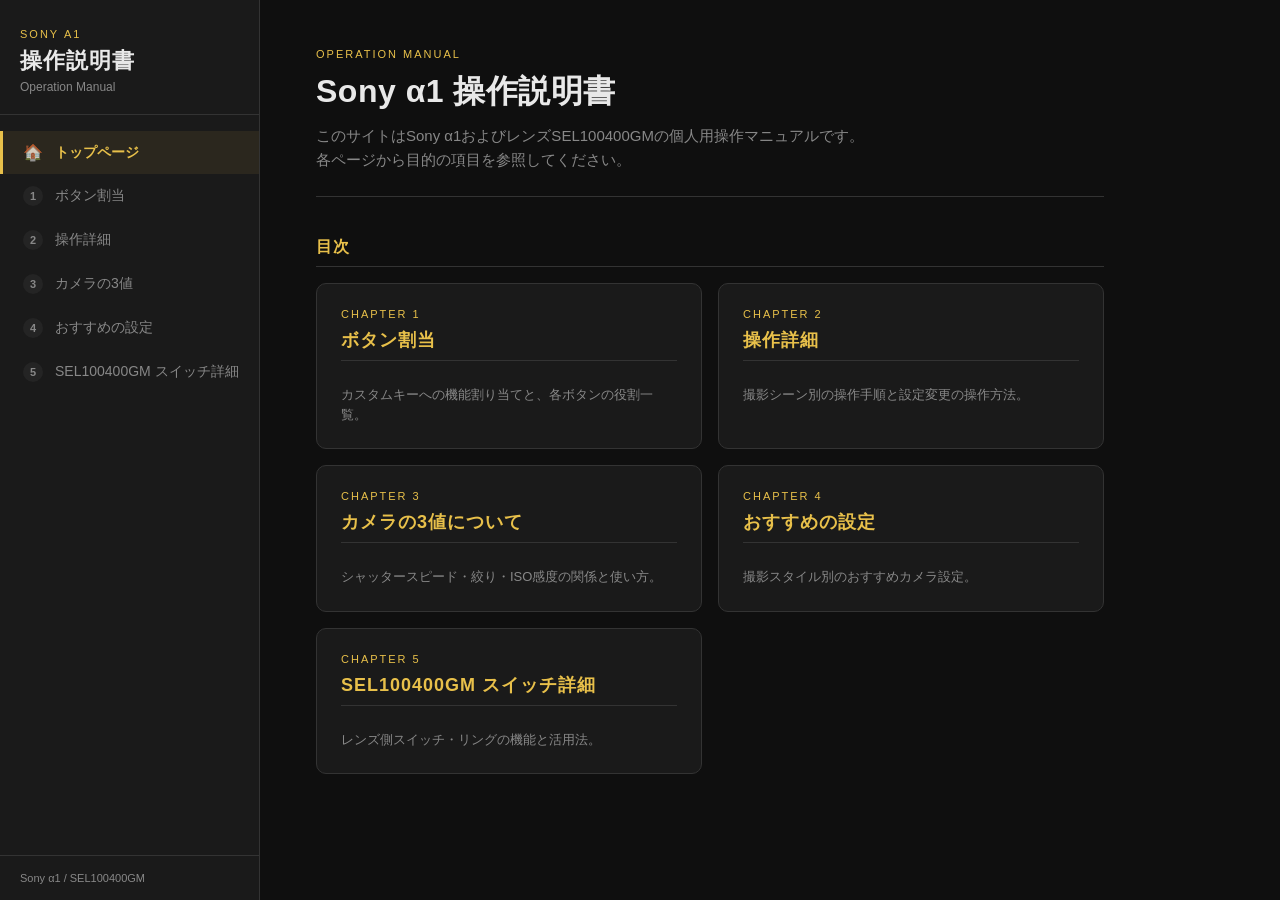
==== index.html @ 8a528dd9 "Initial commit: Sony a1 operation manual HTML site" ====
<!DOCTYPE html>
<html lang="ja">
<head>
  <meta charset="UTF-8">
  <meta name="viewport" content="width=device-width, initial-scale=1.0">
  <title>Sony α1 操作説明書</title>
  <link rel="stylesheet" href="style.css">
</head>
<body>

<nav id="sidebar">
  <div class="nav-header">
    <div class="camera-model">Sony α1</div>
    <h1>操作説明書</h1>
    <div class="subtitle">Operation Manual</div>
  </div>
  <ul>
    <li><a href="index.html" class="active"><span class="nav-icon">🏠</span>トップページ</a></li>
    <li><a href="01-button.html"><span class="nav-num">1</span>ボタン割当</a></li>
    <li><a href="02-operation.html"><span class="nav-num">2</span>操作詳細</a></li>
    <li><a href="03-exposure.html"><span class="nav-num">3</span>カメラの3値</a></li>
    <li><a href="04-settings.html"><span class="nav-num">4</span>おすすめの設定</a></li>
    <li><a href="05-lens.html"><span class="nav-num">5</span>SEL100400GM スイッチ詳細</a></li>
  </ul>
  <div class="nav-footer">Sony α1 / SEL100400GM</div>
</nav>

<main>
  <div class="page-header">
    <div class="page-num">Operation Manual</div>
    <h2>Sony α1 操作説明書</h2>
    <p class="description">
      このサイトはSony α1およびレンズSEL100400GMの個人用操作マニュアルです。<br>
      各ページから目的の項目を参照してください。
    </p>
  </div>

  <div class="section">
    <h3>目次</h3>
    <div class="card-grid">
      <a class="card" href="01-button.html">
        <span class="card-num">Chapter 1</span>
        <h3>ボタン割当</h3>
        <p>カスタムキーへの機能割り当てと、各ボタンの役割一覧。</p>
      </a>
      <a class="card" href="02-operation.html">
        <span class="card-num">Chapter 2</span>
        <h3>操作詳細</h3>
        <p>撮影シーン別の操作手順と設定変更の操作方法。</p>
      </a>
      <a class="card" href="03-exposure.html">
        <span class="card-num">Chapter 3</span>
        <h3>カメラの3値について</h3>
        <p>シャッタースピード・絞り・ISO感度の関係と使い方。</p>
      </a>
      <a class="card" href="04-settings.html">
        <span class="card-num">Chapter 4</span>
        <h3>おすすめの設定</h3>
        <p>撮影スタイル別のおすすめカメラ設定。</p>
      </a>
      <a class="card" href="05-lens.html">
        <span class="card-num">Chapter 5</span>
        <h3>SEL100400GM スイッチ詳細</h3>
        <p>レンズ側スイッチ・リングの機能と活用法。</p>
      </a>
    </div>
  </div>
</main>

</body>
</html>
---- style.css ----
:root {
  --bg: #0f0f0f;
  --surface: #1a1a1a;
  --surface2: #242424;
  --border: #333;
  --accent: #e8c04a;
  --accent2: #c8a030;
  --text: #e8e8e8;
  --text-muted: #888;
  --sidebar-w: 260px;
}

* { box-sizing: border-box; margin: 0; padding: 0; }

body {
  font-family: 'Segoe UI', 'Helvetica Neue', Arial, sans-serif;
  background: var(--bg);
  color: var(--text);
  display: flex;
  min-height: 100vh;
}

/* ── Sidebar ── */
nav#sidebar {
  width: var(--sidebar-w);
  min-height: 100vh;
  background: var(--surface);
  border-right: 1px solid var(--border);
  display: flex;
  flex-direction: column;
  position: fixed;
  top: 0; left: 0;
  z-index: 100;
}

.nav-header {
  padding: 28px 20px 20px;
  border-bottom: 1px solid var(--border);
}

.nav-header .camera-model {
  font-size: 11px;
  letter-spacing: 2px;
  text-transform: uppercase;
  color: var(--accent);
  margin-bottom: 6px;
}

.nav-header h1 {
  font-size: 22px;
  font-weight: 700;
  letter-spacing: 1px;
}

.nav-header .subtitle {
  font-size: 12px;
  color: var(--text-muted);
  margin-top: 4px;
}

nav#sidebar ul {
  list-style: none;
  padding: 16px 0;
  flex: 1;
}

nav#sidebar ul li a {
  display: flex;
  align-items: center;
  gap: 12px;
  padding: 12px 20px;
  text-decoration: none;
  color: var(--text-muted);
  font-size: 14px;
  transition: all 0.15s;
  border-left: 3px solid transparent;
}

nav#sidebar ul li a:hover {
  color: var(--text);
  background: var(--surface2);
  border-left-color: var(--accent2);
}

nav#sidebar ul li a.active {
  color: var(--accent);
  background: rgba(232,192,74,0.08);
  border-left-color: var(--accent);
  font-weight: 600;
}

.nav-icon {
  width: 20px;
  text-align: center;
  font-size: 16px;
  opacity: 0.8;
}

.nav-num {
  display: inline-flex;
  align-items: center;
  justify-content: center;
  width: 20px;
  height: 20px;
  border-radius: 50%;
  background: var(--surface2);
  font-size: 11px;
  font-weight: 700;
  color: var(--text-muted);
  flex-shrink: 0;
}

nav#sidebar ul li a.active .nav-num {
  background: var(--accent);
  color: #000;
}

.nav-footer {
  padding: 16px 20px;
  border-top: 1px solid var(--border);
  font-size: 11px;
  color: var(--text-muted);
}

/* ── Main Content ── */
main {
  margin-left: var(--sidebar-w);
  flex: 1;
  padding: 48px 56px;
  max-width: 900px;
}

.page-header {
  margin-bottom: 40px;
  padding-bottom: 24px;
  border-bottom: 1px solid var(--border);
}

.page-header .page-num {
  font-size: 11px;
  letter-spacing: 2px;
  text-transform: uppercase;
  color: var(--accent);
  margin-bottom: 10px;
}

.page-header h2 {
  font-size: 32px;
  font-weight: 700;
  letter-spacing: 0.5px;
}

.page-header .description {
  margin-top: 10px;
  color: var(--text-muted);
  font-size: 15px;
  line-height: 1.6;
}

/* ── Section ── */
.section {
  margin-bottom: 40px;
}

.section h3 {
  font-size: 16px;
  font-weight: 600;
  color: var(--accent);
  margin-bottom: 16px;
  padding-bottom: 8px;
  border-bottom: 1px solid var(--border);
  text-transform: uppercase;
  letter-spacing: 1px;
}

.placeholder {
  background: var(--surface);
  border: 1px dashed var(--border);
  border-radius: 8px;
  padding: 32px 24px;
  color: var(--text-muted);
  font-size: 14px;
  text-align: center;
  line-height: 1.7;
}

.placeholder::before {
  content: "✏️";
  display: block;
  font-size: 24px;
  margin-bottom: 10px;
}

/* ── Table ── */
table {
  width: 100%;
  border-collapse: collapse;
  font-size: 14px;
  margin-top: 8px;
}

table th {
  background: var(--surface2);
  color: var(--accent);
  font-size: 11px;
  letter-spacing: 1px;
  text-transform: uppercase;
  padding: 10px 14px;
  text-align: left;
  border-bottom: 2px solid var(--accent);
}

table td {
  padding: 11px 14px;
  border-bottom: 1px solid var(--border);
  vertical-align: top;
  line-height: 1.6;
}

table tr:last-child td { border-bottom: none; }
table tr:hover td { background: var(--surface); }

/* ── Index cards ── */
.card-grid {
  display: grid;
  grid-template-columns: repeat(auto-fill, minmax(280px, 1fr));
  gap: 16px;
  margin-top: 16px;
}

.card {
  background: var(--surface);
  border: 1px solid var(--border);
  border-radius: 10px;
  padding: 24px;
  text-decoration: none;
  color: var(--text);
  display: flex;
  flex-direction: column;
  gap: 8px;
  transition: all 0.15s;
}

.card:hover {
  border-color: var(--accent);
  background: var(--surface2);
  transform: translateY(-2px);
}

.card .card-num {
  font-size: 11px;
  letter-spacing: 2px;
  text-transform: uppercase;
  color: var(--accent);
}

.card h3 { font-size: 18px; font-weight: 600; }
.card p { font-size: 13px; color: var(--text-muted); line-height: 1.5; }

/* ── Note/tip ── */
.note {
  background: rgba(232,192,74,0.07);
  border-left: 3px solid var(--accent);
  border-radius: 0 6px 6px 0;
  padding: 14px 18px;
  font-size: 14px;
  line-height: 1.6;
  margin: 16px 0;
}

/* ── Responsive ── */
@media (max-width: 768px) {
  nav#sidebar { transform: translateX(-100%); }
  main { margin-left: 0; padding: 24px 20px; }
}
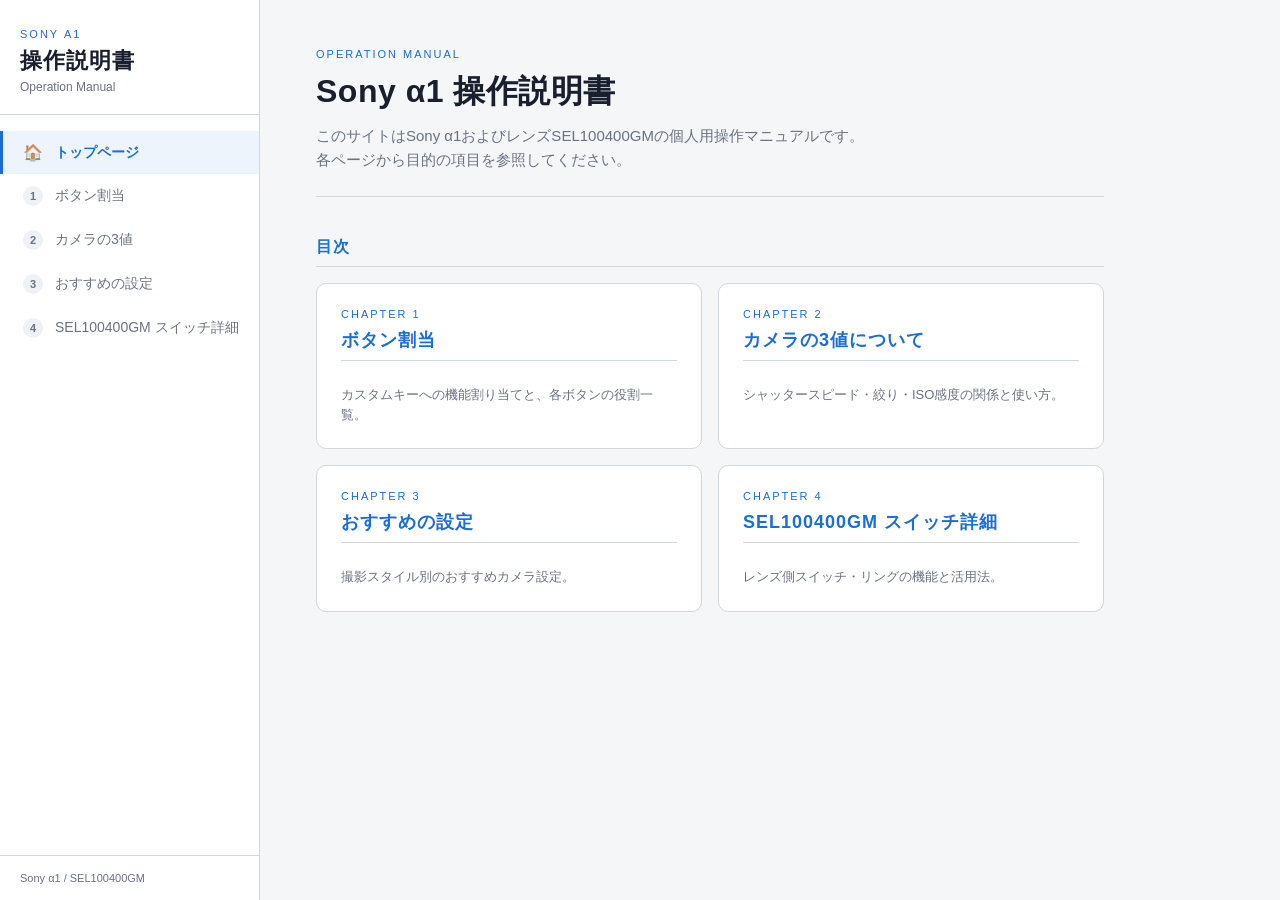
==== commit 75984413: "Remove operation page, renumber chapters 2-4" ====
--- a/index.html
+++ b/index.html
@@ -17,10 +17,9 @@
   <ul>
     <li><a href="index.html" class="active"><span class="nav-icon">🏠</span>トップページ</a></li>
     <li><a href="01-button.html"><span class="nav-num">1</span>ボタン割当</a></li>
-    <li><a href="02-operation.html"><span class="nav-num">2</span>操作詳細</a></li>
-    <li><a href="03-exposure.html"><span class="nav-num">3</span>カメラの3値</a></li>
-    <li><a href="04-settings.html"><span class="nav-num">4</span>おすすめの設定</a></li>
-    <li><a href="05-lens.html"><span class="nav-num">5</span>SEL100400GM スイッチ詳細</a></li>
+    <li><a href="02-exposure.html"><span class="nav-num">2</span>カメラの3値</a></li>
+    <li><a href="03-settings.html"><span class="nav-num">3</span>おすすめの設定</a></li>
+    <li><a href="04-lens.html"><span class="nav-num">4</span>SEL100400GM スイッチ詳細</a></li>
   </ul>
   <div class="nav-footer">Sony α1 / SEL100400GM</div>
 </nav>
@@ -43,23 +42,18 @@
         <h3>ボタン割当</h3>
         <p>カスタムキーへの機能割り当てと、各ボタンの役割一覧。</p>
       </a>
-      <a class="card" href="02-operation.html">
+      <a class="card" href="02-exposure.html">
         <span class="card-num">Chapter 2</span>
-        <h3>操作詳細</h3>
-        <p>撮影シーン別の操作手順と設定変更の操作方法。</p>
-      </a>
-      <a class="card" href="03-exposure.html">
-        <span class="card-num">Chapter 3</span>
         <h3>カメラの3値について</h3>
         <p>シャッタースピード・絞り・ISO感度の関係と使い方。</p>
       </a>
-      <a class="card" href="04-settings.html">
-        <span class="card-num">Chapter 4</span>
+      <a class="card" href="03-settings.html">
+        <span class="card-num">Chapter 3</span>
         <h3>おすすめの設定</h3>
         <p>撮影スタイル別のおすすめカメラ設定。</p>
       </a>
-      <a class="card" href="05-lens.html">
-        <span class="card-num">Chapter 5</span>
+      <a class="card" href="04-lens.html">
+        <span class="card-num">Chapter 4</span>
         <h3>SEL100400GM スイッチ詳細</h3>
         <p>レンズ側スイッチ・リングの機能と活用法。</p>
       </a>
--- a/style.css
+++ b/style.css
@@ -1,12 +1,12 @@
 :root {
-  --bg: #0f0f0f;
-  --surface: #1a1a1a;
-  --surface2: #242424;
-  --border: #333;
-  --accent: #e8c04a;
-  --accent2: #c8a030;
-  --text: #e8e8e8;
-  --text-muted: #888;
+  --bg: #f4f6f8;
+  --surface: #ffffff;
+  --surface2: #eef1f5;
+  --border: #d0d7de;
+  --accent: #1a6ed8;
+  --accent2: #155bb5;
+  --text: #1a1f2e;
+  --text-muted: #6b7280;
   --sidebar-w: 260px;
 }
 
@@ -84,7 +84,7 @@
 
 nav#sidebar ul li a.active {
   color: var(--accent);
-  background: rgba(232,192,74,0.08);
+  background: rgba(26,110,216,0.08);
   border-left-color: var(--accent);
   font-weight: 600;
 }
@@ -112,7 +112,7 @@
 
 nav#sidebar ul li a.active .nav-num {
   background: var(--accent);
-  color: #000;
+  color: #fff;
 }
 
 .nav-footer {
@@ -180,16 +180,10 @@
   padding: 32px 24px;
   color: var(--text-muted);
   font-size: 14px;
-  text-align: center;
+  text-align: left;
   line-height: 1.7;
 }
 
-.placeholder::before {
-  content: "✏️";
-  display: block;
-  font-size: 24px;
-  margin-bottom: 10px;
-}
 
 /* ── Table ── */
 table {
@@ -259,7 +253,7 @@
 
 /* ── Note/tip ── */
 .note {
-  background: rgba(232,192,74,0.07);
+  background: rgba(26,110,216,0.06);
   border-left: 3px solid var(--accent);
   border-radius: 0 6px 6px 0;
   padding: 14px 18px;
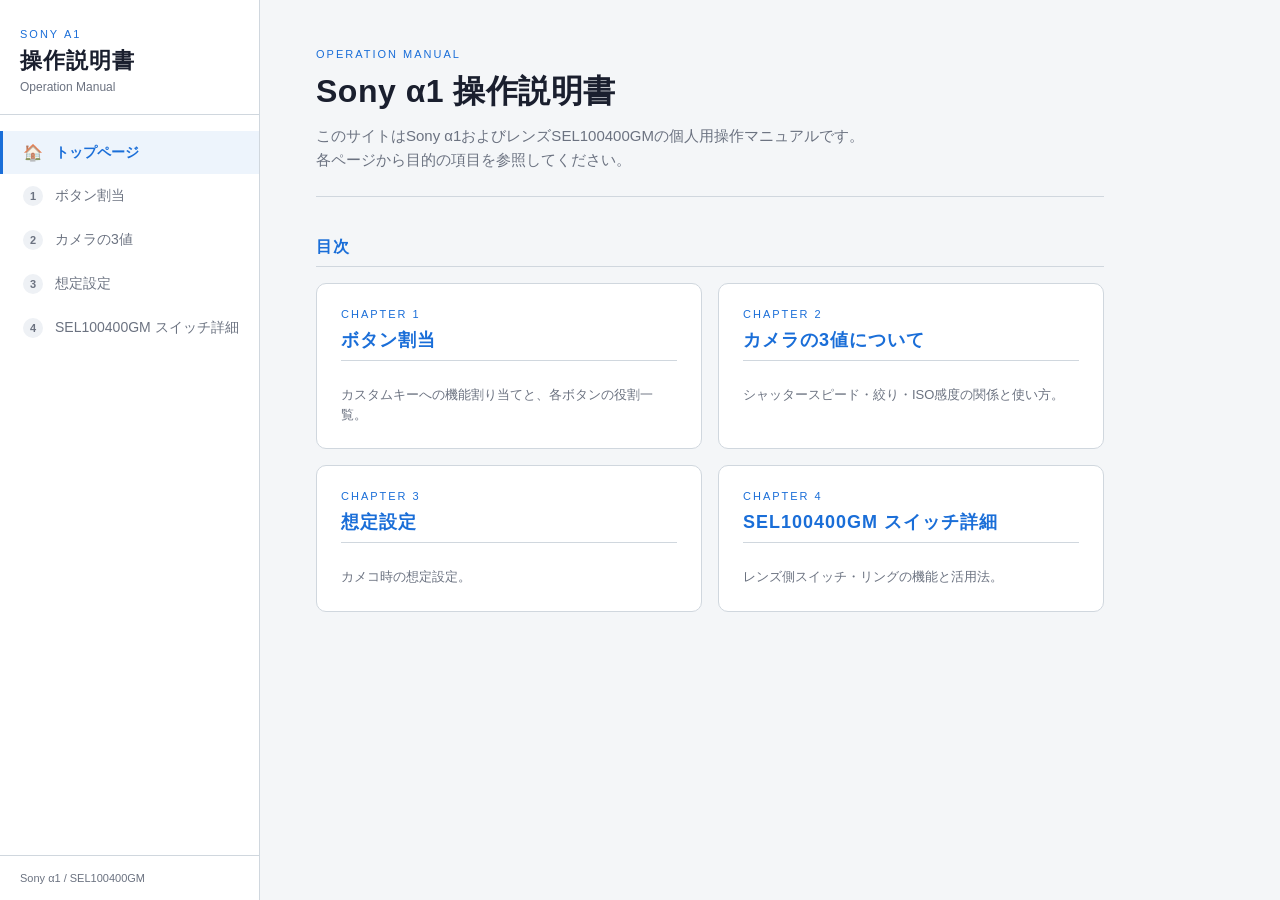
==== commit a1dc2273: "Rename chapter 3 to 想定設定" ====
--- a/index.html
+++ b/index.html
@@ -18,7 +18,7 @@
     <li><a href="index.html" class="active"><span class="nav-icon">🏠</span>トップページ</a></li>
     <li><a href="01-button.html"><span class="nav-num">1</span>ボタン割当</a></li>
     <li><a href="02-exposure.html"><span class="nav-num">2</span>カメラの3値</a></li>
-    <li><a href="03-settings.html"><span class="nav-num">3</span>おすすめの設定</a></li>
+    <li><a href="03-settings.html"><span class="nav-num">3</span>想定設定</a></li>
     <li><a href="04-lens.html"><span class="nav-num">4</span>SEL100400GM スイッチ詳細</a></li>
   </ul>
   <div class="nav-footer">Sony α1 / SEL100400GM</div>
@@ -49,8 +49,8 @@
       </a>
       <a class="card" href="03-settings.html">
         <span class="card-num">Chapter 3</span>
-        <h3>おすすめの設定</h3>
-        <p>撮影スタイル別のおすすめカメラ設定。</p>
+        <h3>想定設定</h3>
+        <p>カメコ時の想定設定。</p>
       </a>
       <a class="card" href="04-lens.html">
         <span class="card-num">Chapter 4</span>
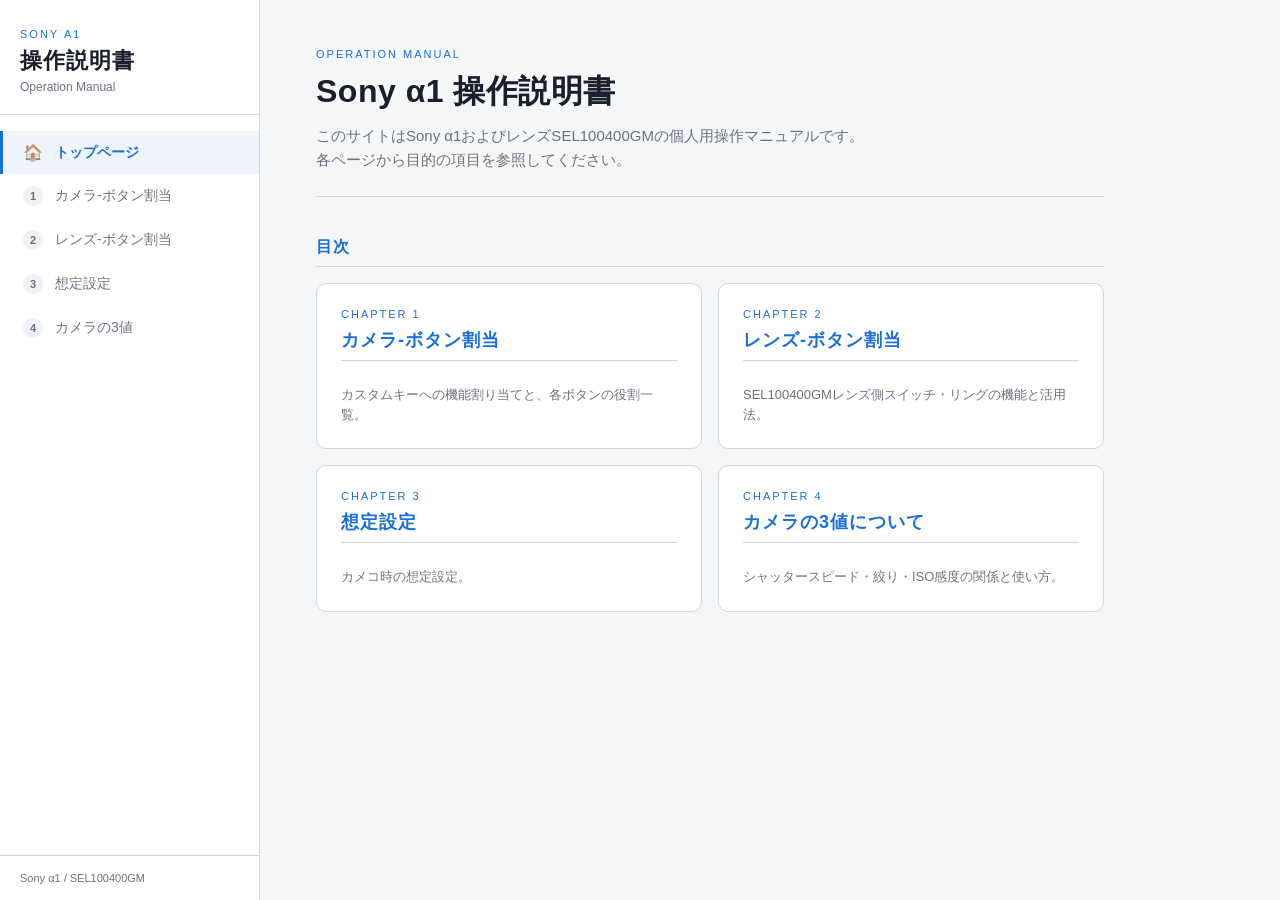
==== commit d26c29a9: "Reorganize chapters: lens p2, settings p3, exposure p4" ====
--- a/index.html
+++ b/index.html
@@ -16,10 +16,10 @@
   </div>
   <ul>
     <li><a href="index.html" class="active"><span class="nav-icon">🏠</span>トップページ</a></li>
-    <li><a href="01-button.html"><span class="nav-num">1</span>ボタン割当</a></li>
-    <li><a href="02-exposure.html"><span class="nav-num">2</span>カメラの3値</a></li>
+    <li><a href="01-button.html"><span class="nav-num">1</span>カメラ-ボタン割当</a></li>
+    <li><a href="02-lens.html"><span class="nav-num">2</span>レンズ-ボタン割当</a></li>
     <li><a href="03-settings.html"><span class="nav-num">3</span>想定設定</a></li>
-    <li><a href="04-lens.html"><span class="nav-num">4</span>SEL100400GM スイッチ詳細</a></li>
+    <li><a href="04-exposure.html"><span class="nav-num">4</span>カメラの3値</a></li>
   </ul>
   <div class="nav-footer">Sony α1 / SEL100400GM</div>
 </nav>
@@ -39,23 +39,23 @@
     <div class="card-grid">
       <a class="card" href="01-button.html">
         <span class="card-num">Chapter 1</span>
-        <h3>ボタン割当</h3>
+        <h3>カメラ-ボタン割当</h3>
         <p>カスタムキーへの機能割り当てと、各ボタンの役割一覧。</p>
       </a>
-      <a class="card" href="02-exposure.html">
+      <a class="card" href="02-lens.html">
         <span class="card-num">Chapter 2</span>
-        <h3>カメラの3値について</h3>
-        <p>シャッタースピード・絞り・ISO感度の関係と使い方。</p>
+        <h3>レンズ-ボタン割当</h3>
+        <p>SEL100400GMレンズ側スイッチ・リングの機能と活用法。</p>
       </a>
       <a class="card" href="03-settings.html">
         <span class="card-num">Chapter 3</span>
         <h3>想定設定</h3>
         <p>カメコ時の想定設定。</p>
       </a>
-      <a class="card" href="04-lens.html">
+      <a class="card" href="04-exposure.html">
         <span class="card-num">Chapter 4</span>
-        <h3>SEL100400GM スイッチ詳細</h3>
-        <p>レンズ側スイッチ・リングの機能と活用法。</p>
+        <h3>カメラの3値について</h3>
+        <p>シャッタースピード・絞り・ISO感度の関係と使い方。</p>
       </a>
     </div>
   </div>
